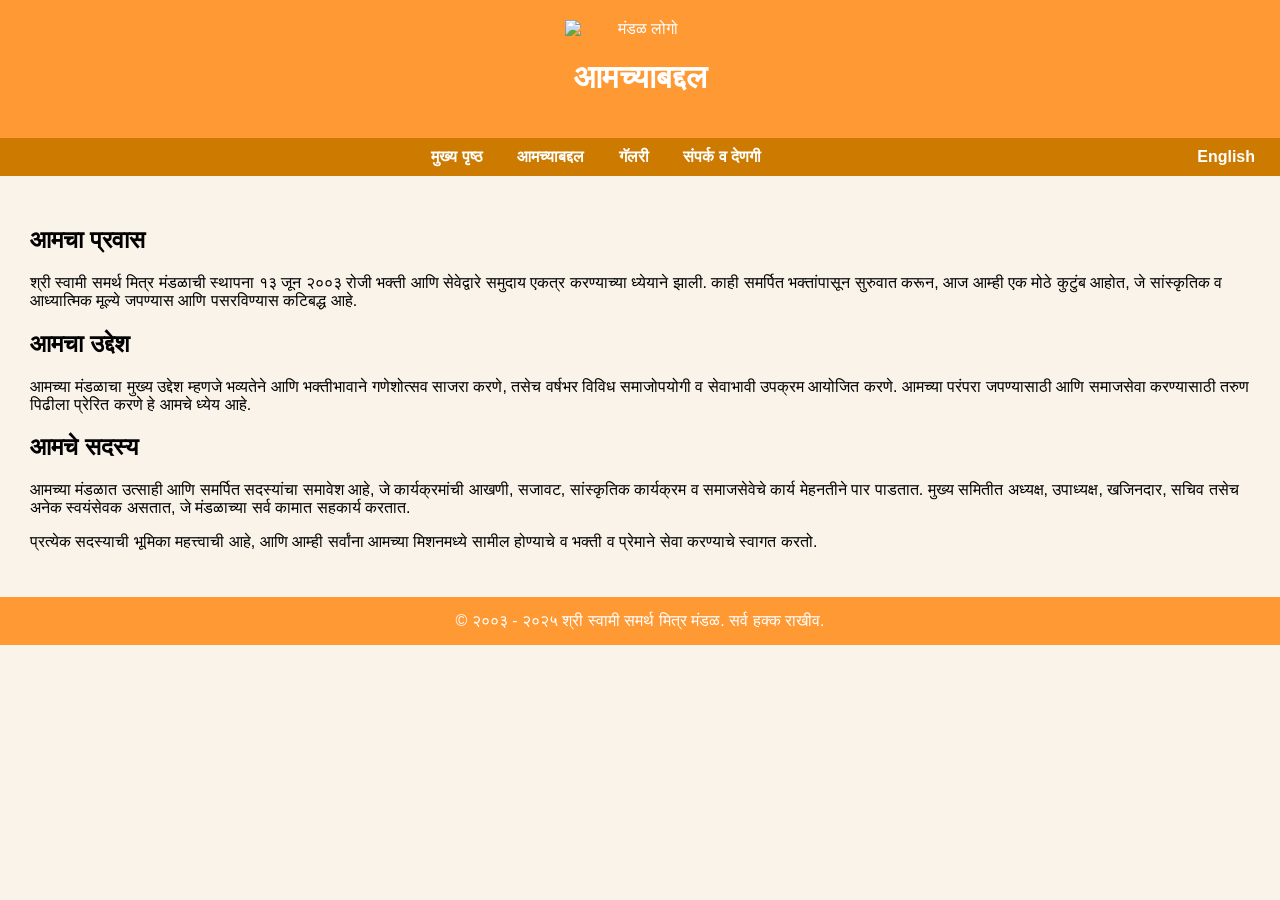
==== about-marathi.html @ b44ee295 "Add files via upload" ====
<!DOCTYPE html>
<html lang="mr">
<head>
  <meta charset="UTF-8" />
  <meta name="viewport" content="width=device-width, initial-scale=1.0" />
  <title>आमच्याबद्दल - श्री स्वामी समर्थ मित्र मंडळ</title>
  <style>
    body {font-family: sans-serif; margin:0; background:#f9f3e9;}
    header {background: #ff9933; color: white; padding: 20px; text-align: center;}
    nav {background: #cc7a00; padding: 10px; text-align: center;}
    nav a {color: white; margin: 0 15px; text-decoration: none; font-weight: bold;}
    section {padding: 30px;}
    footer {background: #ff9933; color: white; text-align: center; padding: 15px;}
    .logo {width: 150px; display: block; margin: 0 auto 20px;}
  </style>
</head>
<body>

  <header>
    <img src="images/swami_logo-removebg-preview.png" alt="मंडळ लोगो" class="logo">
    <h1>आमच्याबद्दल</h1>
  </header>

  <nav>
    <a href="index-marathi.html">मुख्य पृष्ठ</a>
    <a href="about-marathi.html">आमच्याबद्दल</a>
    <a href="gallery-marathi.html">गॅलरी</a>
    <a href="contact-marathi.html">संपर्क व देणगी</a>
    <a href="about.html" style="float:right;">English</a>
  </nav>

  <section>
    <h2>आमचा प्रवास</h2>
    <p>
      श्री स्वामी समर्थ मित्र मंडळाची स्थापना १३ जून २००३ रोजी भक्ती आणि सेवेद्वारे समुदाय एकत्र करण्याच्या ध्येयाने झाली. काही समर्पित भक्तांपासून सुरुवात करून, आज आम्ही एक मोठे कुटुंब आहोत, जे सांस्कृतिक व आध्यात्मिक मूल्ये जपण्यास आणि पसरविण्यास कटिबद्ध आहे.
    </p>

    <h2>आमचा उद्देश</h2>
    <p>
      आमच्या मंडळाचा मुख्य उद्देश म्हणजे भव्यतेने आणि भक्तीभावाने गणेशोत्सव साजरा करणे, तसेच वर्षभर विविध समाजोपयोगी व सेवाभावी उपक्रम आयोजित करणे. आमच्या परंपरा जपण्यासाठी आणि समाजसेवा करण्यासाठी तरुण पिढीला प्रेरित करणे हे आमचे ध्येय आहे.
    </p>

    <h2>आमचे सदस्य</h2>
    <p>
      आमच्या मंडळात उत्साही आणि समर्पित सदस्यांचा समावेश आहे, जे कार्यक्रमांची आखणी, सजावट, सांस्कृतिक कार्यक्रम व समाजसेवेचे कार्य मेहनतीने पार पाडतात. मुख्य समितीत अध्यक्ष, उपाध्यक्ष, खजिनदार, सचिव तसेच अनेक स्वयंसेवक असतात, जे मंडळाच्या सर्व कामात सहकार्य करतात.
    </p>

    <p>
      प्रत्येक सदस्याची भूमिका महत्त्वाची आहे, आणि आम्ही सर्वांना आमच्या मिशनमध्ये सामील होण्याचे व भक्ती व प्रेमाने सेवा करण्याचे स्वागत करतो.
    </p>
  </section>

  <footer>
    &copy; २००३ - २०२५ श्री स्वामी समर्थ मित्र मंडळ. सर्व हक्क राखीव.
  </footer>

</body>
</html>
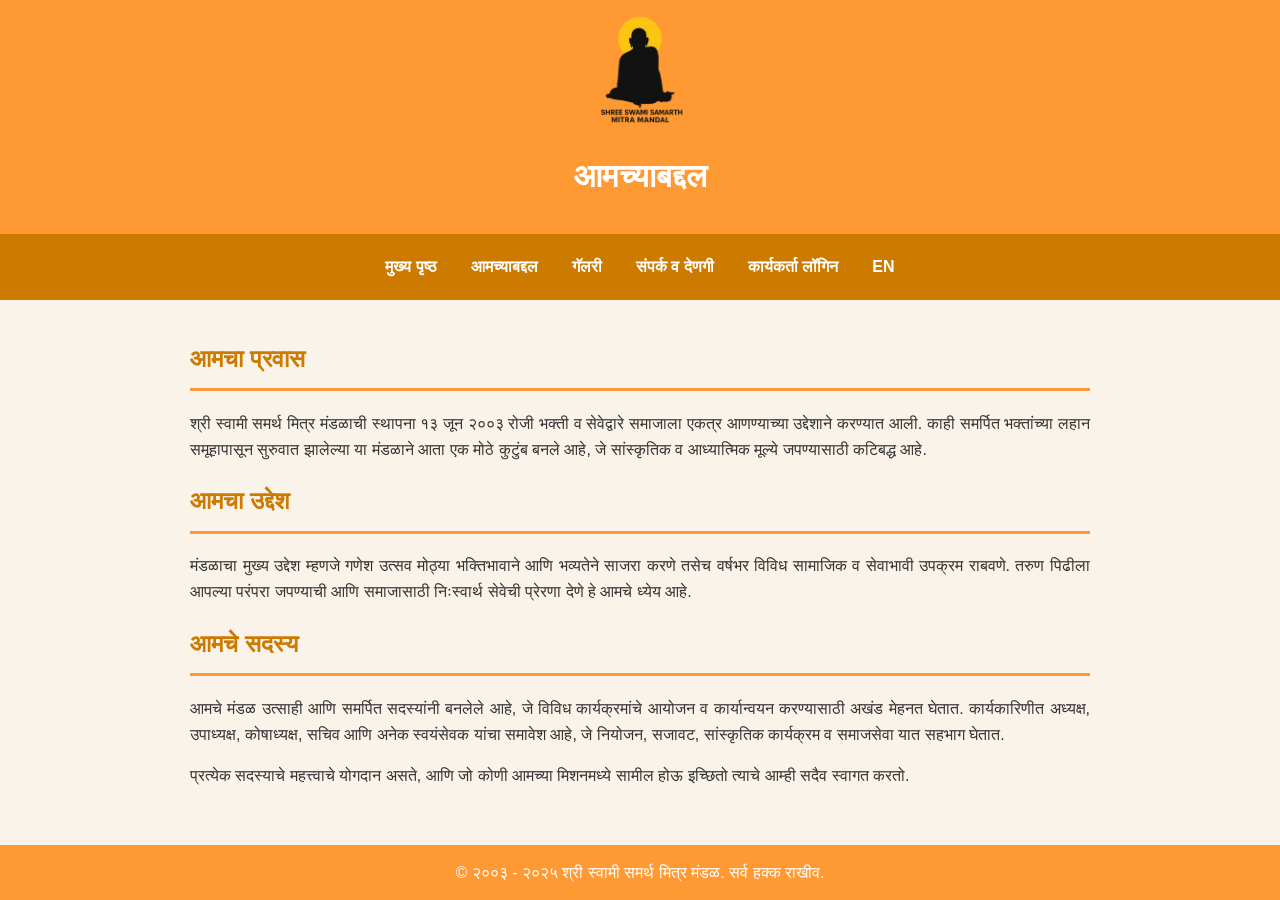
==== commit 430d8ebf: "responsive design" ====
--- a/about-marathi.html
+++ b/about-marathi.html
@@ -1,19 +1,107 @@
 <!DOCTYPE html>
 <html lang="mr">
+
 <head>
   <meta charset="UTF-8" />
   <meta name="viewport" content="width=device-width, initial-scale=1.0" />
   <title>आमच्याबद्दल - श्री स्वामी समर्थ मित्र मंडळ</title>
   <style>
-    body {font-family: sans-serif; margin:0; background:#f9f3e9;}
-    header {background: #ff9933; color: white; padding: 20px; text-align: center;}
-    nav {background: #cc7a00; padding: 10px; text-align: center;}
-    nav a {color: white; margin: 0 15px; text-decoration: none; font-weight: bold;}
-    section {padding: 30px;}
-    footer {background: #ff9933; color: white; text-align: center; padding: 15px;}
-    .logo {width: 150px; display: block; margin: 0 auto 20px;}
+    body {
+      font-family: 'Segoe UI', Tahoma, Geneva, Verdana, sans-serif;
+      margin: 0;
+      background: #f9f3e9;
+      color: #333;
+      line-height: 1.6;
+    }
+
+    header {
+      background: #ff9933;
+      color: white;
+      padding: 10px;
+      text-align: center;
+    }
+
+    .logo {
+      width: 120px;
+      display: block;
+      margin: 0 auto 10px;
+    }
+
+    nav {
+      background: #cc7a00;
+      padding: 12px;
+      text-align: center;
+    }
+
+    .nav-links {
+      display: flex;
+      justify-content: center;
+      flex-wrap: wrap;
+      gap: 10px;
+    }
+
+    nav a {
+      color: white;
+      padding: 8px 12px;
+      text-decoration: none;
+      font-weight: bold;
+      transition: color 0.3s, transform 0.3s;
+      border-radius: 5px;
+    }
+
+    nav a:hover {
+      color: #ffd699;
+      background-color: rgba(255, 255, 255, 0.1);
+      transform: scale(1.1);
+    }
+
+    .menu-toggle {
+      display: none;
+      font-size: 26px;
+      cursor: pointer;
+      color: white;
+      padding: 8px 12px;
+    }
+
+    section {
+      max-width: 900px;
+      margin: auto;
+      padding: 20px;
+      text-align: justify;
+    }
+
+    h2 {
+      color: #cc7a00;
+      border-bottom: 3px solid #ff9933;
+      padding-bottom: 10px;
+      margin-top: 20px;
+    }
+
+    footer {
+      background: #ff9933;
+      color: white;
+      text-align: center;
+      padding: 15px;
+      margin-top: 20px;
+    }
+
+    @media (max-width: 768px) {
+      .nav-links {
+        display: none;
+        flex-direction: column;
+      }
+
+      .nav-links.active {
+        display: flex;
+      }
+
+      .menu-toggle {
+        display: block;
+      }
+    }
   </style>
 </head>
+
 <body>
 
   <header>
@@ -22,31 +110,35 @@
   </header>
 
   <nav>
-    <a href="index-marathi.html">मुख्य पृष्ठ</a>
-    <a href="about-marathi.html">आमच्याबद्दल</a>
-    <a href="gallery-marathi.html">गॅलरी</a>
-    <a href="contact-marathi.html">संपर्क व देणगी</a>
-    <a href="about.html" style="float:right;">English</a>
+    <span class="menu-toggle" onclick="toggleMenu()">☰ मेन्यू</span>
+    <div class="nav-links" id="navLinks">
+      <a href="index-marathi.html">मुख्य पृष्ठ</a>
+      <a href="about-marathi.html">आमच्याबद्दल</a>
+      <a href="gallery-marathi.html">गॅलरी</a>
+      <a href="contact-marathi.html">संपर्क व देणगी</a>
+      <a href="internal.html">कार्यकर्ता लॉगिन</a>
+      <a href="index.html" style="float:right;">EN</a>
+    </div>
   </nav>
 
   <section>
     <h2>आमचा प्रवास</h2>
     <p>
-      श्री स्वामी समर्थ मित्र मंडळाची स्थापना १३ जून २००३ रोजी भक्ती आणि सेवेद्वारे समुदाय एकत्र करण्याच्या ध्येयाने झाली. काही समर्पित भक्तांपासून सुरुवात करून, आज आम्ही एक मोठे कुटुंब आहोत, जे सांस्कृतिक व आध्यात्मिक मूल्ये जपण्यास आणि पसरविण्यास कटिबद्ध आहे.
+      श्री स्वामी समर्थ मित्र मंडळाची स्थापना १३ जून २००३ रोजी भक्ती व सेवेद्वारे समाजाला एकत्र आणण्याच्या उद्देशाने करण्यात आली. काही समर्पित भक्तांच्या लहान समूहापासून सुरुवात झालेल्या या मंडळाने आता एक मोठे कुटुंब बनले आहे, जे सांस्कृतिक व आध्यात्मिक मूल्ये जपण्यासाठी कटिबद्ध आहे.
     </p>
 
     <h2>आमचा उद्देश</h2>
     <p>
-      आमच्या मंडळाचा मुख्य उद्देश म्हणजे भव्यतेने आणि भक्तीभावाने गणेशोत्सव साजरा करणे, तसेच वर्षभर विविध समाजोपयोगी व सेवाभावी उपक्रम आयोजित करणे. आमच्या परंपरा जपण्यासाठी आणि समाजसेवा करण्यासाठी तरुण पिढीला प्रेरित करणे हे आमचे ध्येय आहे.
+      मंडळाचा मुख्य उद्देश म्हणजे गणेश उत्सव मोठ्या भक्तिभावाने आणि भव्यतेने साजरा करणे तसेच वर्षभर विविध सामाजिक व सेवाभावी उपक्रम राबवणे. तरुण पिढीला आपल्या परंपरा जपण्याची आणि समाजासाठी निःस्वार्थ सेवेची प्रेरणा देणे हे आमचे ध्येय आहे.
     </p>
 
     <h2>आमचे सदस्य</h2>
     <p>
-      आमच्या मंडळात उत्साही आणि समर्पित सदस्यांचा समावेश आहे, जे कार्यक्रमांची आखणी, सजावट, सांस्कृतिक कार्यक्रम व समाजसेवेचे कार्य मेहनतीने पार पाडतात. मुख्य समितीत अध्यक्ष, उपाध्यक्ष, खजिनदार, सचिव तसेच अनेक स्वयंसेवक असतात, जे मंडळाच्या सर्व कामात सहकार्य करतात.
+      आमचे मंडळ उत्साही आणि समर्पित सदस्यांनी बनलेले आहे, जे विविध कार्यक्रमांचे आयोजन व कार्यान्वयन करण्यासाठी अखंड मेहनत घेतात. कार्यकारिणीत अध्यक्ष, उपाध्यक्ष, कोषाध्यक्ष, सचिव आणि अनेक स्वयंसेवक यांचा समावेश आहे, जे नियोजन, सजावट, सांस्कृतिक कार्यक्रम व समाजसेवा यात सहभाग घेतात.
     </p>
 
     <p>
-      प्रत्येक सदस्याची भूमिका महत्त्वाची आहे, आणि आम्ही सर्वांना आमच्या मिशनमध्ये सामील होण्याचे व भक्ती व प्रेमाने सेवा करण्याचे स्वागत करतो.
+      प्रत्येक सदस्याचे महत्त्वाचे योगदान असते, आणि जो कोणी आमच्या मिशनमध्ये सामील होऊ इच्छितो त्याचे आम्ही सदैव स्वागत करतो.
     </p>
   </section>
 
@@ -54,5 +146,11 @@
     &copy; २००३ - २०२५ श्री स्वामी समर्थ मित्र मंडळ. सर्व हक्क राखीव.
   </footer>
 
+  <script>
+    function toggleMenu() {
+      document.getElementById('navLinks').classList.toggle('active');
+    }
+  </script>
+
 </body>
 </html>
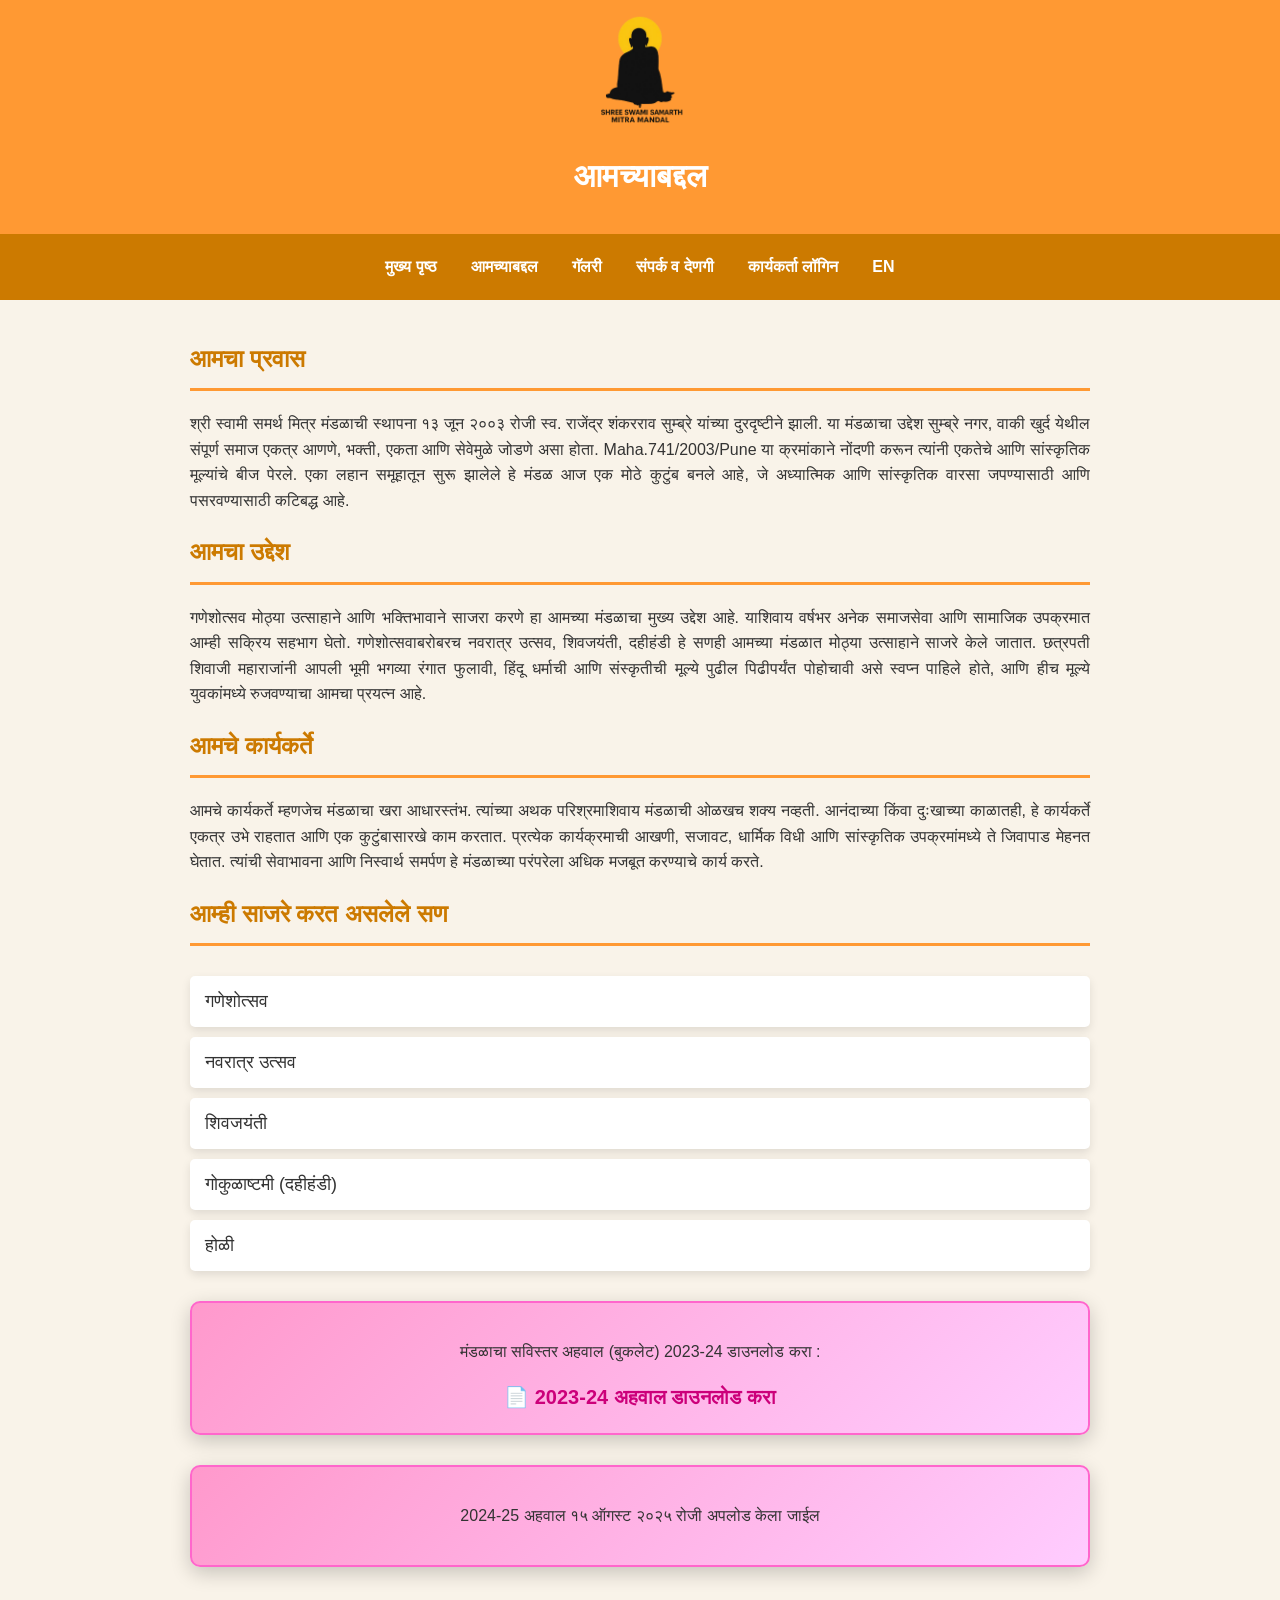
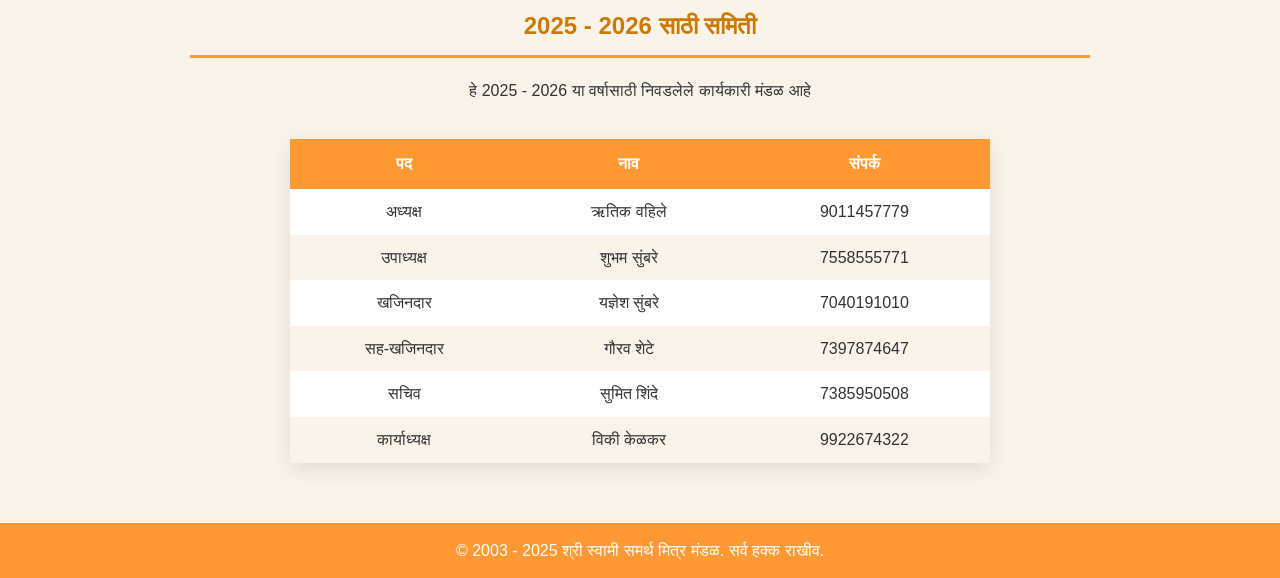
==== commit 4fc00883: "added new avhal and karykari list" ====
--- a/about-marathi.html
+++ b/about-marathi.html
@@ -85,6 +85,58 @@
       margin-top: 20px;
     }
 
+    .accordion {
+      background-color: #fff;
+      color: #333;
+      cursor: pointer;
+      padding: 15px;
+      width: 100%;
+      text-align: left;
+      border: none;
+      outline: none;
+      transition: background-color 0.3s, transform 0.3s;
+      border-radius: 5px;
+      margin-top: 10px;
+      font-size: 18px;
+      box-shadow: 0 4px 10px rgba(0, 0, 0, 0.1);
+    }
+
+    .accordion:hover {
+      background-color: #ffecd9;
+      transform: scale(1.02);
+    }
+
+    .panel {
+      padding: 0 15px;
+      display: none;
+      background-color: #fff;
+      overflow: hidden;
+      border-radius: 0 0 5px 5px;
+      margin-bottom: 10px;
+    }
+
+    .booklet-link {
+      background: linear-gradient(135deg, #ff99cc, #ffccff);
+      border: 2px solid #ff66cc;
+      padding: 20px;
+      text-align: center;
+      border-radius: 10px;
+      margin-top: 30px;
+      box-shadow: 0 6px 20px rgba(0, 0, 0, 0.2);
+    }
+
+    .booklet-link a {
+      text-decoration: none;
+      color: #cc007a;
+      font-weight: bold;
+      font-size: 20px;
+      transition: color 0.3s;
+    }
+
+    .booklet-link a:hover {
+      color: #ff3399;
+    }
+
     @media (max-width: 768px) {
       .nav-links {
         display: none;
@@ -110,47 +162,158 @@
   </header>
 
   <nav>
-    <span class="menu-toggle" onclick="toggleMenu()">☰ मेन्यू</span>
+    <span class="menu-toggle" onclick="toggleMenu()">☰ मेनू</span>
     <div class="nav-links" id="navLinks">
-      <a href="index-marathi.html">मुख्य पृष्ठ</a>
+      <a href="index.html">मुख्य पृष्ठ</a>
       <a href="about-marathi.html">आमच्याबद्दल</a>
       <a href="gallery-marathi.html">गॅलरी</a>
       <a href="contact-marathi.html">संपर्क व देणगी</a>
-      <a href="internal.html">कार्यकर्ता लॉगिन</a>
-      <a href="index.html" style="float:right;">EN</a>
+      <a href="internal-marathi.html">कार्यकर्ता लॉगिन</a>
+      <a href="index-english.html" style="float:right;">EN</a>
     </div>
   </nav>
 
   <section>
     <h2>आमचा प्रवास</h2>
     <p>
-      श्री स्वामी समर्थ मित्र मंडळाची स्थापना १३ जून २००३ रोजी भक्ती व सेवेद्वारे समाजाला एकत्र आणण्याच्या उद्देशाने करण्यात आली. काही समर्पित भक्तांच्या लहान समूहापासून सुरुवात झालेल्या या मंडळाने आता एक मोठे कुटुंब बनले आहे, जे सांस्कृतिक व आध्यात्मिक मूल्ये जपण्यासाठी कटिबद्ध आहे.
+      श्री स्वामी समर्थ मित्र मंडळाची स्थापना १३ जून २००३ रोजी स्व. राजेंद्र शंकरराव सुम्ब्रे यांच्या दुरदृष्टीने झाली.
+      या मंडळाचा उद्देश सुम्ब्रे नगर, वाकी खुर्द येथील संपूर्ण समाज एकत्र आणणे, भक्ती, एकता आणि सेवेमुळे जोडणे असा होता.
+      Maha.741/2003/Pune या क्रमांकाने नोंदणी करून त्यांनी एकतेचे आणि सांस्कृतिक मूल्यांचे बीज पेरले. एका लहान समूहातून
+      सुरू झालेले हे मंडळ आज एक मोठे कुटुंब बनले आहे, जे अध्यात्मिक आणि सांस्कृतिक वारसा जपण्यासाठी आणि पसरवण्यासाठी
+      कटिबद्ध आहे.
     </p>
 
     <h2>आमचा उद्देश</h2>
     <p>
-      मंडळाचा मुख्य उद्देश म्हणजे गणेश उत्सव मोठ्या भक्तिभावाने आणि भव्यतेने साजरा करणे तसेच वर्षभर विविध सामाजिक व सेवाभावी उपक्रम राबवणे. तरुण पिढीला आपल्या परंपरा जपण्याची आणि समाजासाठी निःस्वार्थ सेवेची प्रेरणा देणे हे आमचे ध्येय आहे.
+      गणेशोत्सव मोठ्या उत्साहाने आणि भक्तिभावाने साजरा करणे हा आमच्या मंडळाचा मुख्य उद्देश आहे. याशिवाय वर्षभर अनेक
+      समाजसेवा आणि सामाजिक उपक्रमात आम्ही सक्रिय सहभाग घेतो. गणेशोत्सवाबरोबरच नवरात्र उत्सव, शिवजयंती, दहीहंडी हे
+      सणही आमच्या मंडळात मोठ्या उत्साहाने साजरे केले जातात. छत्रपती शिवाजी महाराजांनी आपली भूमी भगव्या रंगात फुलावी,
+      हिंदू धर्माची आणि संस्कृतीची मूल्ये पुढील पिढीपर्यंत पोहोचावी असे स्वप्न पाहिले होते, आणि हीच मूल्ये युवकांमध्ये
+      रुजवण्याचा आमचा प्रयत्न आहे.
     </p>
 
-    <h2>आमचे सदस्य</h2>
+    <h2>आमचे कार्यकर्ते</h2>
     <p>
-      आमचे मंडळ उत्साही आणि समर्पित सदस्यांनी बनलेले आहे, जे विविध कार्यक्रमांचे आयोजन व कार्यान्वयन करण्यासाठी अखंड मेहनत घेतात. कार्यकारिणीत अध्यक्ष, उपाध्यक्ष, कोषाध्यक्ष, सचिव आणि अनेक स्वयंसेवक यांचा समावेश आहे, जे नियोजन, सजावट, सांस्कृतिक कार्यक्रम व समाजसेवा यात सहभाग घेतात.
+      आमचे कार्यकर्ते म्हणजेच मंडळाचा खरा आधारस्तंभ. त्यांच्या अथक परिश्रमाशिवाय मंडळाची ओळखच शक्य नव्हती. आनंदाच्या
+      किंवा दुःखाच्या काळातही, हे कार्यकर्ते एकत्र उभे राहतात आणि एक कुटुंबासारखे काम करतात. प्रत्येक कार्यक्रमाची
+      आखणी, सजावट, धार्मिक विधी आणि सांस्कृतिक उपक्रमांमध्ये ते जिवापाड मेहनत घेतात. त्यांची सेवाभावना आणि निस्वार्थ
+      समर्पण हे मंडळाच्या परंपरेला अधिक मजबूत करण्याचे कार्य करते.
     </p>
 
-    <p>
-      प्रत्येक सदस्याचे महत्त्वाचे योगदान असते, आणि जो कोणी आमच्या मिशनमध्ये सामील होऊ इच्छितो त्याचे आम्ही सदैव स्वागत करतो.
-    </p>
+    <h2>आम्ही साजरे करत असलेले सण</h2>
+
+    <button class="accordion">गणेशोत्सव</button>
+    <div class="panel">
+      <p>गणेशोत्सव हा आमच्या मंडळाचा आत्मा आहे. सुंदर मूर्ती, मनोहारी सजावट, भावपूर्ण आरती आणि सांस्कृतिक कार्यक्रम
+        यामुळे संपूर्ण समाज एकत्र येतो आणि बाप्पांना आनंदाने व भक्तिभावाने वंदन करतो.</p>
+    </div>
+
+    <button class="accordion">नवरात्र उत्सव</button>
+    <div class="panel">
+      <p>नवरात्रमध्ये देवीच्या शक्तीची पूजा केली जाते. गरबा नाईट्स, रोजच्या पूजा व सांस्कृतिक कार्यक्रमांमुळे संपूर्ण
+        समाज नृत्य, संगीत व भक्तिमय वातावरणात सहभागी होतो.</p>
+    </div>
+
+    <button class="accordion">शिवजयंती</button>
+    <div class="panel">
+      <p>शिवजयंती निमित्ताने छत्रपती शिवाजी महाराजांचा पराक्रम, त्यांची दूरदृष्टी आणि भक्ती यांची आठवण करून दिली जाते.
+        प्रेरणादायी भाषणे, सांस्कृतिक कार्यक्रम आणि समाजहिताच्या उपक्रमांनी हा सण साजरा केला जातो.</p>
+    </div>
+
+    <button class="accordion">गोकुळाष्टमी (दहीहंडी)</button>
+    <div class="panel">
+      <p>गोकुळाष्टमी, अर्थात दहीहंडी, श्रीकृष्णाच्या बाललीलांचा उत्सव आहे. मानवी मनोऱ्याच्या स्पर्धा, आनंदी वातावरण
+        आणि टीमवर्कमुळे उत्सव रंगतो.</p>
+    </div>
+
+    <button class="accordion">होळी</button>
+    <div class="panel">
+      <p>होळी हा रंगांचा सण आहे. प्रेम, एकता आणि चांगल्याचा विजय याचे प्रतीक म्हणून साजरा केला जातो. सर्व सदस्य
+        एकत्र येऊन रंग खेळतात, गोड पदार्थ शेअर करतात व एकमेकांशी प्रेमाचे बंध मजबूत करतात.</p>
+    </div>
+
+    <div class="booklet-link">
+      <p>मंडळाचा सविस्तर अहवाल (बुकलेट) 2023-24 डाउनलोड करा :</p>
+      <a href="documents/Ahval-23-24.pdf" download>📄 2023-24 अहवाल डाउनलोड करा</a>
+    </div>
+
+    <div class="booklet-link">
+      <p>2024-25 अहवाल १५ ऑगस्ट २०२५ रोजी अपलोड केला जाईल</p>
+    </div>
+
+    <h2 style="text-align:center; margin-top: 40px;">2025 - 2026 साठी समिती</h2>
+    <p style="text-align:center;">हे 2025 - 2026 या वर्षासाठी निवडलेले कार्यकारी मंडळ आहे</p>
+
+    <div style="overflow-x:auto;">
+      <table
+        style="width:100%; border-collapse: collapse; margin: 20px auto; max-width: 700px; background-color: #fff; box-shadow: 0 6px 20px rgba(0,0,0,0.1); border-radius: 10px;">
+        <thead style="background: #ff9933; color: white;">
+          <tr style="text-align: center;">
+            <th style="padding: 12px;">पद</th>
+            <th style="padding: 12px;">नाव</th>
+            <th style="padding: 12px;">संपर्क</th>
+          </tr>
+        </thead>
+        <tbody>
+          <tr style="text-align: center;">
+            <td style="padding: 10px;">अध्यक्ष</td>
+            <td style="padding: 10px;">ऋतिक वहिले</td>
+            <td style="padding: 10px;">9011457779</td>
+          </tr>
+          <tr style="text-align: center; background-color: #f9f3e9;">
+            <td style="padding: 10px;">उपाध्यक्ष</td>
+            <td style="padding: 10px;">शुभम सुंबरे</td>
+            <td style="padding: 10px;">7558555771</td>
+          </tr>
+          <tr style="text-align: center;">
+            <td style="padding: 10px;">खजिनदार</td>
+            <td style="padding: 10px;">यज्ञेश सुंबरे</td>
+            <td style="padding: 10px;">7040191010</td>
+          </tr>
+          <tr style="text-align: center; background-color: #f9f3e9;">
+            <td style="padding: 10px;">सह-खजिनदार</td>
+            <td style="padding: 10px;">गौरव शेटे</td>
+            <td style="padding: 10px;">7397874647</td>
+          </tr>
+          <tr style="text-align: center;">
+            <td style="padding: 10px;">सचिव</td>
+            <td style="padding: 10px;">सुमित शिंदे</td>
+            <td style="padding: 10px;">7385950508</td>
+          </tr>
+          <tr style="text-align: center; background-color: #f9f3e9;">
+            <td style="padding: 10px;">कार्याध्यक्ष</td>
+            <td style="padding: 10px;">विकी केळकर</td>
+            <td style="padding: 10px;">9922674322</td>
+          </tr>
+        </tbody>
+      </table>
+    </div>
+
   </section>
 
   <footer>
-    &copy; २००३ - २०२५ श्री स्वामी समर्थ मित्र मंडळ. सर्व हक्क राखीव.
+    &copy; 2003 - 2025 श्री स्वामी समर्थ मित्र मंडळ. सर्व हक्क राखीव.
   </footer>
 
   <script>
     function toggleMenu() {
       document.getElementById('navLinks').classList.toggle('active');
     }
+
+    const accordions = document.getElementsByClassName("accordion");
+    for (let i = 0; i < accordions.length; i++) {
+      accordions[i].addEventListener("click", function () {
+        this.classList.toggle("active");
+        let panel = this.nextElementSibling;
+        if (panel.style.display === "block") {
+          panel.style.display = "none";
+        } else {
+          panel.style.display = "block";
+        }
+      });
+    }
   </script>
 
 </body>
+
 </html>
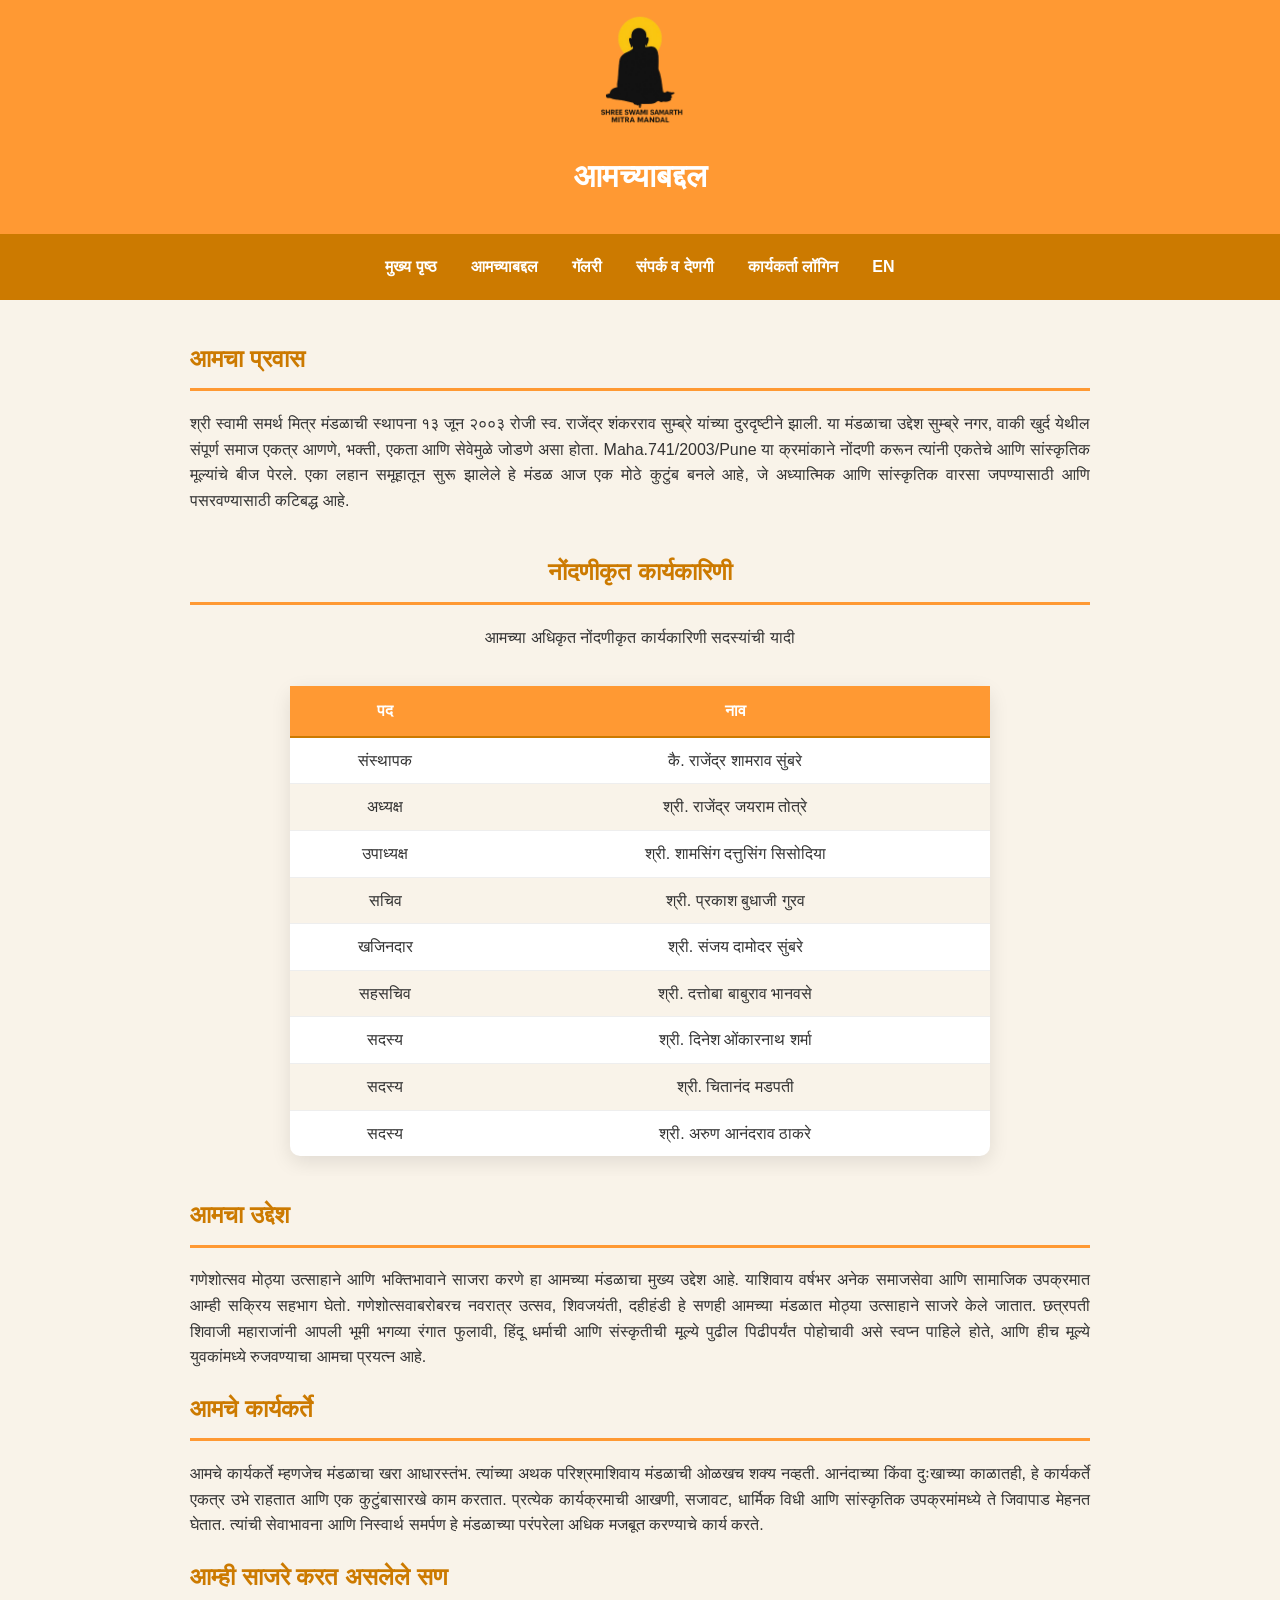
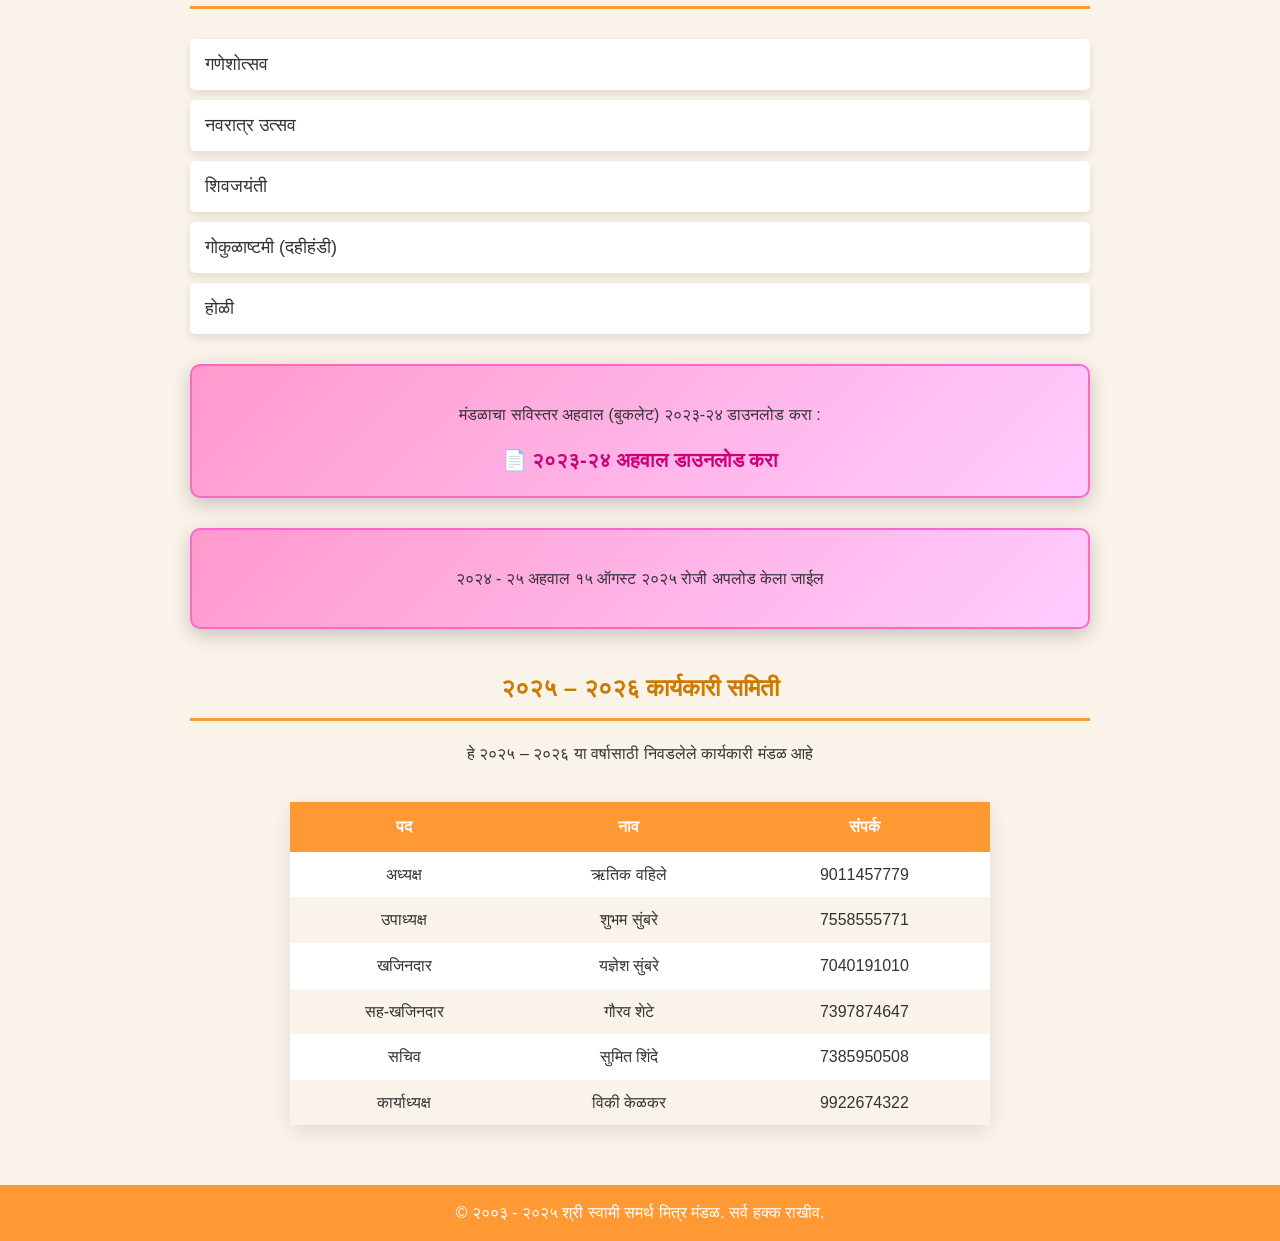
==== commit 71b97725: "added main karykarni" ====
--- a/about-marathi.html
+++ b/about-marathi.html
@@ -183,6 +183,59 @@
       कटिबद्ध आहे.
     </p>
 
+    <h2 style="text-align:center; margin-top: 40px;">नोंदणीकृत कार्यकारिणी</h2>
+    <p style="text-align:center;">आमच्या अधिकृत नोंदणीकृत कार्यकारिणी सदस्यांची यादी</p>
+
+    <div style="overflow-x:auto;">
+      <table
+        style="width:100%; border-collapse: collapse; margin: 20px auto; max-width: 700px; background-color: #fff; box-shadow: 0 6px 20px rgba(0,0,0,0.1); border-radius: 10px;">
+        <thead style="background: #ff9933; color: white;">
+          <tr style="text-align: center;">
+            <th style="padding: 12px; border-bottom: 2px solid #cc7a00;">पद</th>
+            <th style="padding: 12px; border-bottom: 2px solid #cc7a00;">नाव</th>
+          </tr>
+        </thead>
+        <tbody>
+          <tr style="text-align: center;">
+            <td style="padding: 10px; border-bottom: 1px solid #eee;">संस्थापक</td>
+            <td style="padding: 10px; border-bottom: 1px solid #eee;">कै. राजेंद्र शामराव सुंबरे</td>
+          </tr>
+          <tr style="text-align: center; background-color: #f9f3e9;">
+            <td style="padding: 10px; border-bottom: 1px solid #eee;">अध्यक्ष</td>
+            <td style="padding: 10px; border-bottom: 1px solid #eee;">श्री. राजेंद्र जयराम तोत्रे</td>
+          </tr>
+          <tr style="text-align: center;">
+            <td style="padding: 10px; border-bottom: 1px solid #eee;">उपाध्यक्ष</td>
+            <td style="padding: 10px; border-bottom: 1px solid #eee;">श्री. शामसिंग दत्तुसिंग सिसोदिया</td>
+          </tr>
+          <tr style="text-align: center; background-color: #f9f3e9;">
+            <td style="padding: 10px; border-bottom: 1px solid #eee;">सचिव</td>
+            <td style="padding: 10px; border-bottom: 1px solid #eee;">श्री. प्रकाश बुधाजी गुरव</td>
+          </tr>
+          <tr style="text-align: center;">
+            <td style="padding: 10px; border-bottom: 1px solid #eee;">खजिनदार</td>
+            <td style="padding: 10px; border-bottom: 1px solid #eee;">श्री. संजय दामोदर सुंबरे</td>
+          </tr>
+          <tr style="text-align: center; background-color: #f9f3e9;">
+            <td style="padding: 10px; border-bottom: 1px solid #eee;">सहसचिव</td>
+            <td style="padding: 10px; border-bottom: 1px solid #eee;">श्री. दत्तोबा बाबुराव भानवसे</td>
+          </tr>
+          <tr style="text-align: center;">
+            <td style="padding: 10px; border-bottom: 1px solid #eee;">सदस्य</td>
+            <td style="padding: 10px; border-bottom: 1px solid #eee;">श्री. दिनेश ओंकारनाथ शर्मा</td>
+          </tr>
+          <tr style="text-align: center; background-color: #f9f3e9;">
+            <td style="padding: 10px; border-bottom: 1px solid #eee;">सदस्य</td>
+            <td style="padding: 10px; border-bottom: 1px solid #eee;">श्री. चितानंद मडपती</td>
+          </tr>
+          <tr style="text-align: center;">
+            <td style="padding: 10px;">सदस्य</td>
+            <td style="padding: 10px;">श्री. अरुण आनंदराव ठाकरे</td>
+          </tr>
+        </tbody>
+      </table>
+    </div>
+
     <h2>आमचा उद्देश</h2>
     <p>
       गणेशोत्सव मोठ्या उत्साहाने आणि भक्तिभावाने साजरा करणे हा आमच्या मंडळाचा मुख्य उद्देश आहे. याशिवाय वर्षभर अनेक
@@ -233,16 +286,16 @@
     </div>
 
     <div class="booklet-link">
-      <p>मंडळाचा सविस्तर अहवाल (बुकलेट) 2023-24 डाउनलोड करा :</p>
-      <a href="documents/Ahval-23-24.pdf" download>📄 2023-24 अहवाल डाउनलोड करा</a>
+      <p>मंडळाचा सविस्तर अहवाल (बुकलेट) २०२३-२४ डाउनलोड करा :</p>
+      <a href="documents/Ahval-23-24.pdf" download>📄 २०२३-२४ अहवाल डाउनलोड करा</a>
     </div>
 
     <div class="booklet-link">
-      <p>2024-25 अहवाल १५ ऑगस्ट २०२५ रोजी अपलोड केला जाईल</p>
-    </div>
-
-    <h2 style="text-align:center; margin-top: 40px;">2025 - 2026 साठी समिती</h2>
-    <p style="text-align:center;">हे 2025 - 2026 या वर्षासाठी निवडलेले कार्यकारी मंडळ आहे</p>
+      <p>२०२४ - २५ अहवाल १५ ऑगस्ट २०२५ रोजी अपलोड केला जाईल</p>
+    </div>
+
+    <h2 style="text-align:center; margin-top: 40px;">२०२५ – २०२६ कार्यकारी समिती</h2>
+    <p style="text-align:center;">हे २०२५ – २०२६ या वर्षासाठी निवडलेले कार्यकारी मंडळ आहे</p>
 
     <div style="overflow-x:auto;">
       <table
@@ -292,7 +345,7 @@
   </section>
 
   <footer>
-    &copy; 2003 - 2025 श्री स्वामी समर्थ मित्र मंडळ. सर्व हक्क राखीव.
+    &copy; २००३ - २०२५ श्री स्वामी समर्थ मित्र मंडळ. सर्व हक्क राखीव.
   </footer>
 
   <script>
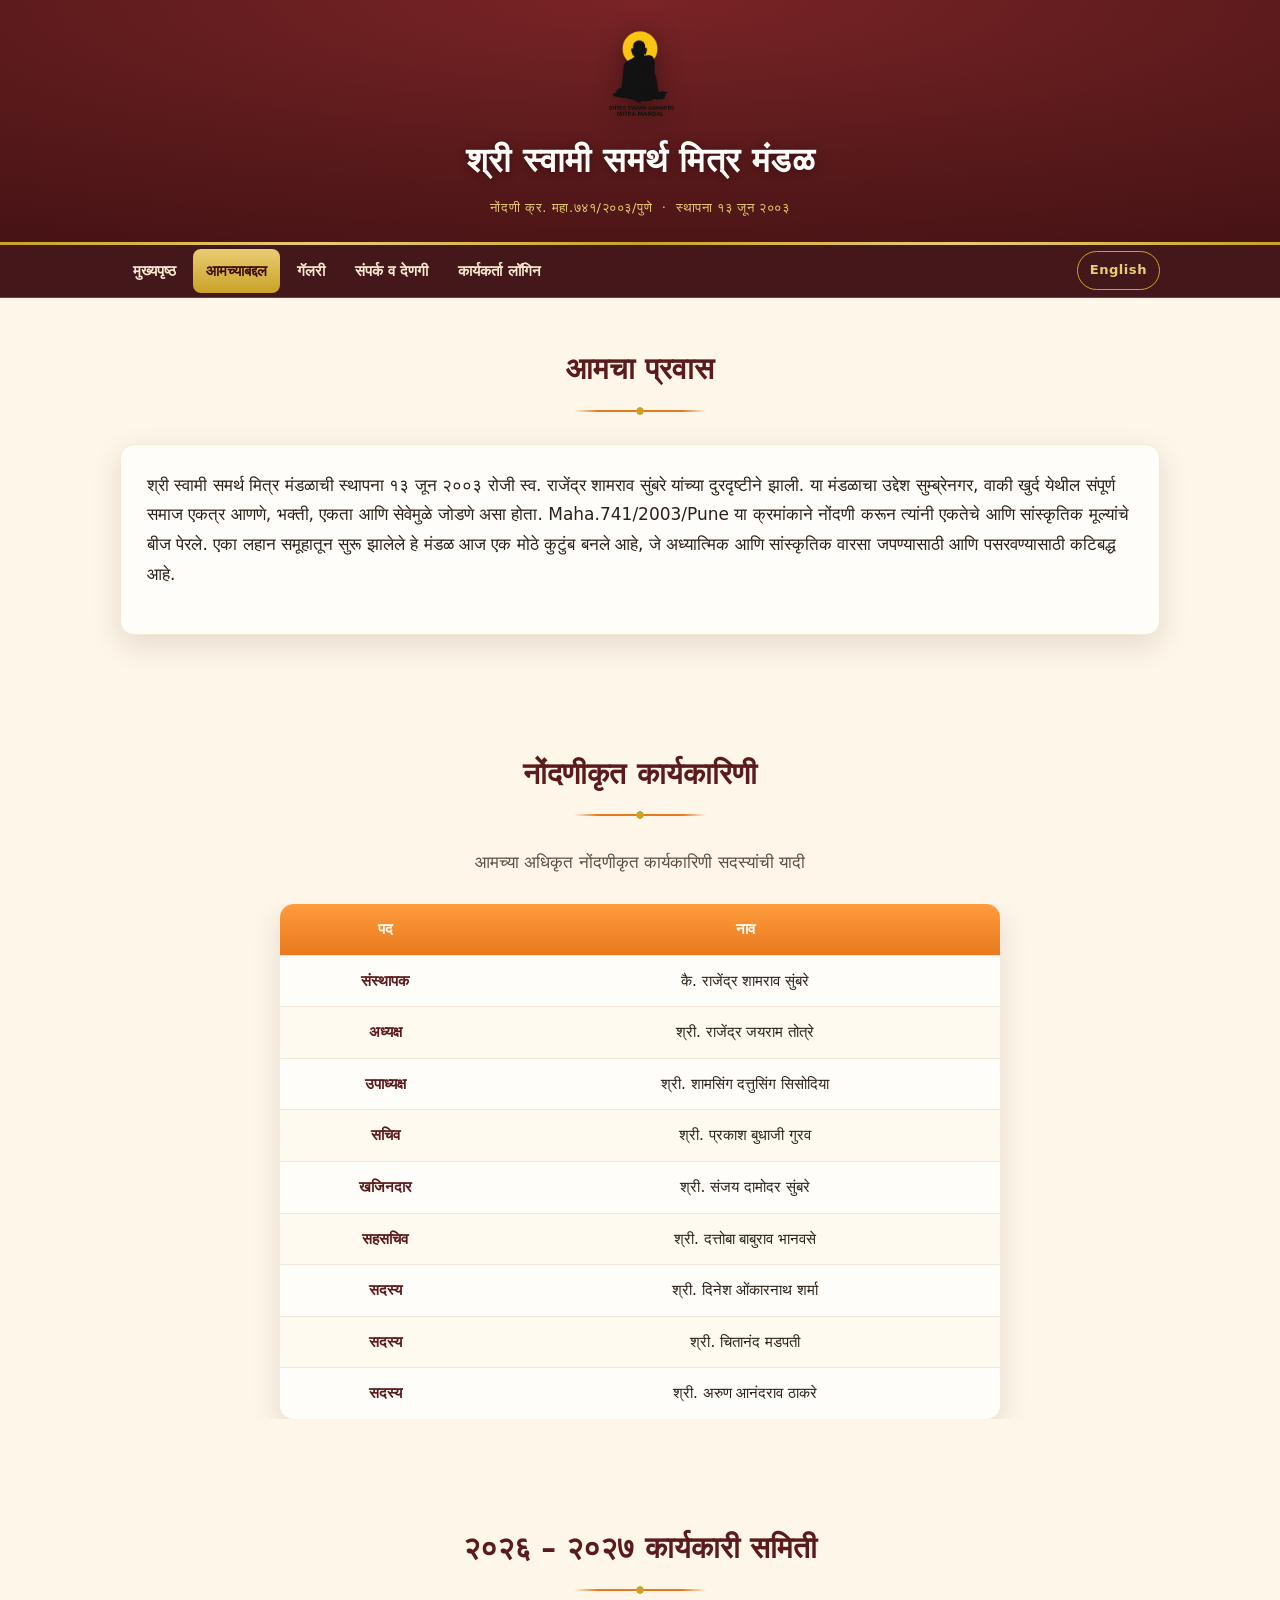
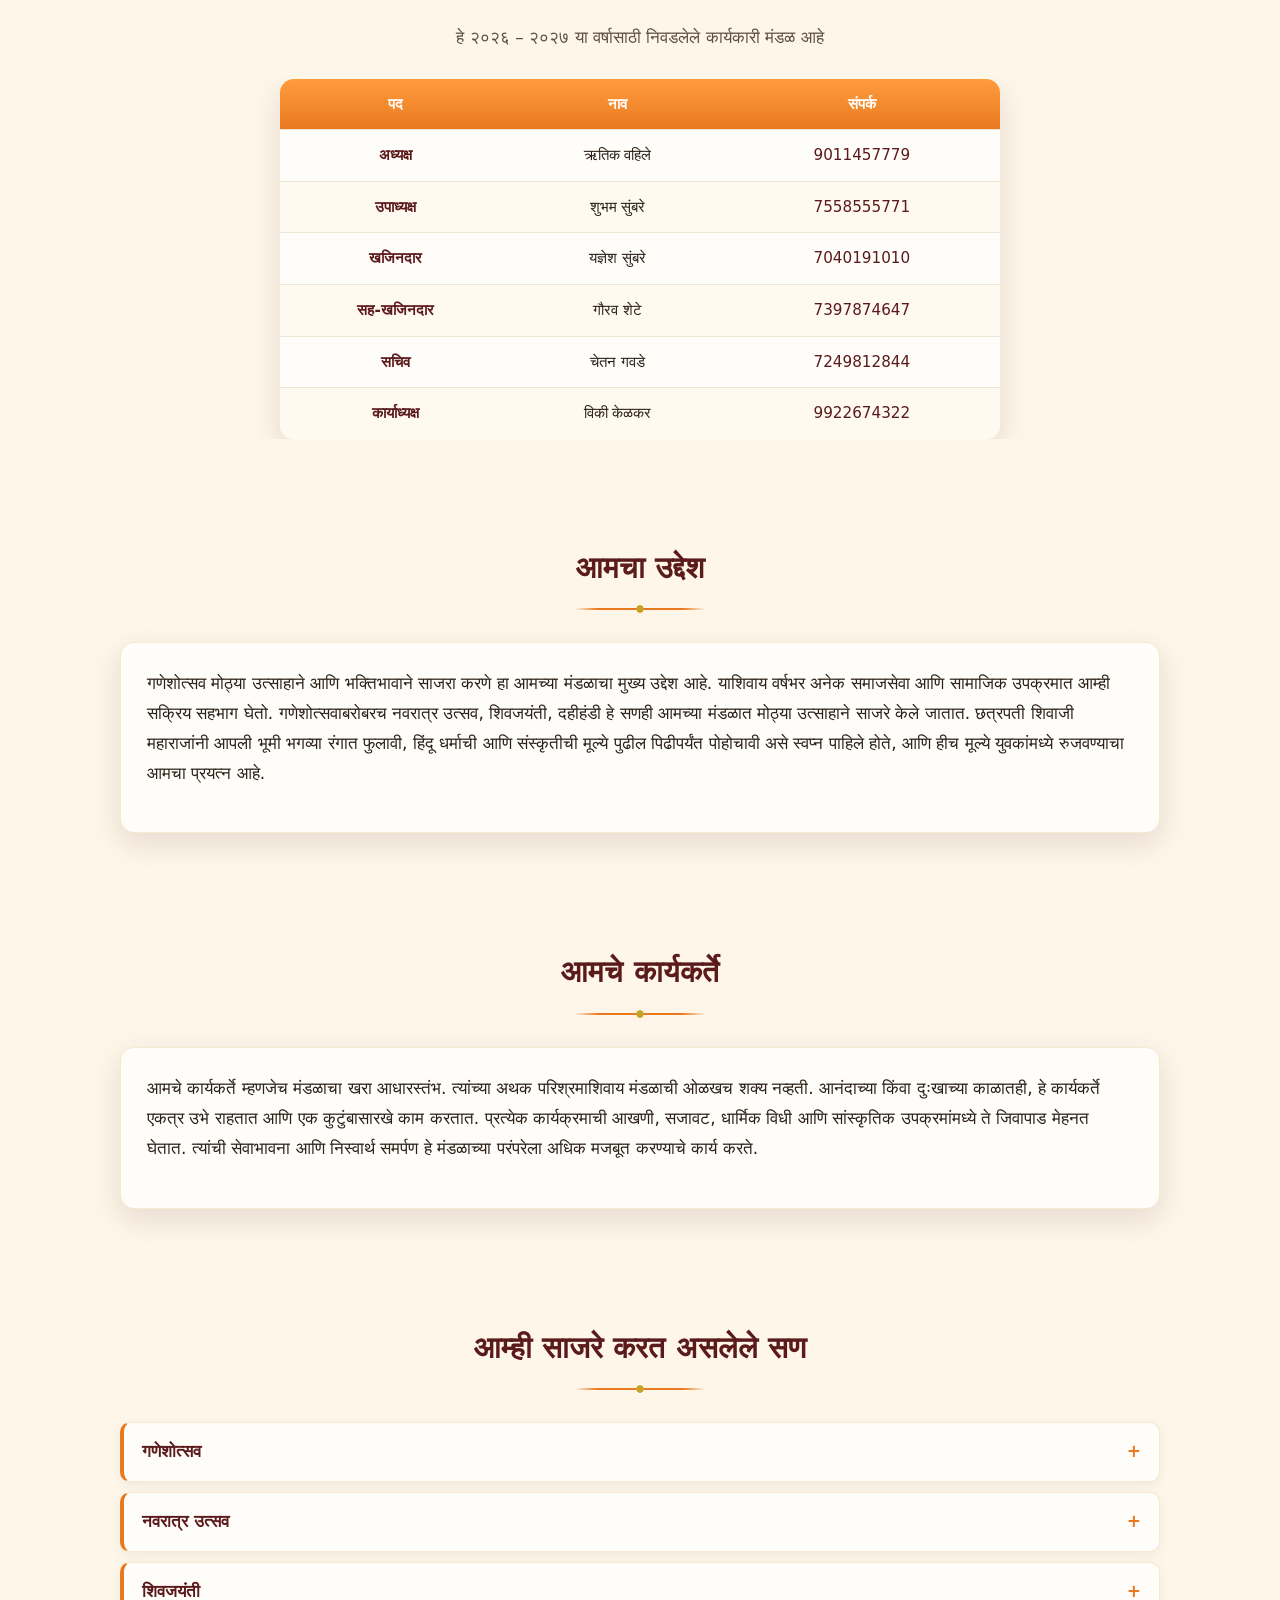
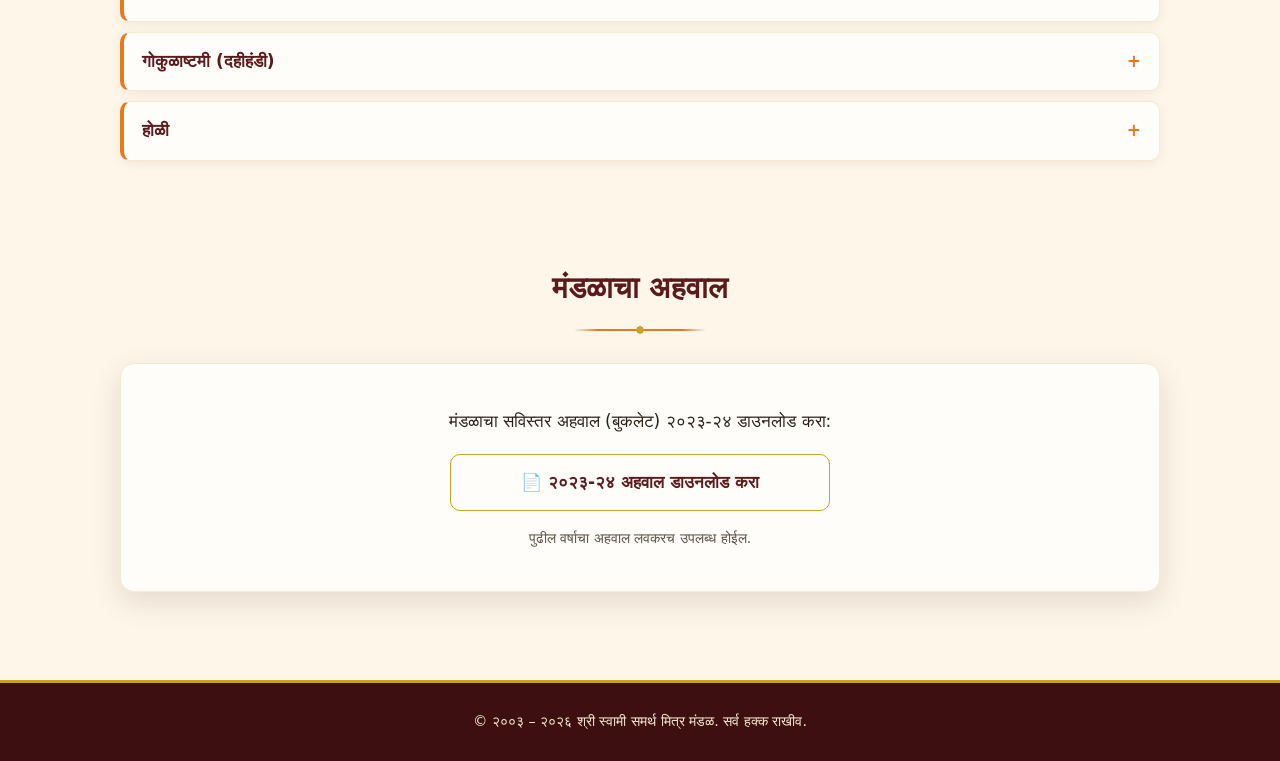
==== commit 9a55dae8: "Rebuild site for Ganesh Utsav 2026; merge Marathi/English pages Drop the custom domain (remove CNAME" ====
--- a/about-marathi.html
+++ b/about-marathi.html
@@ -1,372 +1,14 @@
 <!DOCTYPE html>
 <html lang="mr">
-
 <head>
-  <meta charset="UTF-8" />
-  <meta name="viewport" content="width=device-width, initial-scale=1.0" />
-  <title>आमच्याबद्दल - श्री स्वामी समर्थ मित्र मंडळ</title>
-  <style>
-    body {
-      font-family: 'Segoe UI', Tahoma, Geneva, Verdana, sans-serif;
-      margin: 0;
-      background: #f9f3e9;
-      color: #333;
-      line-height: 1.6;
-    }
-
-    header {
-      background: #ff9933;
-      color: white;
-      padding: 10px;
-      text-align: center;
-    }
-
-    .logo {
-      width: 120px;
-      display: block;
-      margin: 0 auto 10px;
-    }
-
-    nav {
-      background: #cc7a00;
-      padding: 12px;
-      text-align: center;
-    }
-
-    .nav-links {
-      display: flex;
-      justify-content: center;
-      flex-wrap: wrap;
-      gap: 10px;
-    }
-
-    nav a {
-      color: white;
-      padding: 8px 12px;
-      text-decoration: none;
-      font-weight: bold;
-      transition: color 0.3s, transform 0.3s;
-      border-radius: 5px;
-    }
-
-    nav a:hover {
-      color: #ffd699;
-      background-color: rgba(255, 255, 255, 0.1);
-      transform: scale(1.1);
-    }
-
-    .menu-toggle {
-      display: none;
-      font-size: 26px;
-      cursor: pointer;
-      color: white;
-      padding: 8px 12px;
-    }
-
-    section {
-      max-width: 900px;
-      margin: auto;
-      padding: 20px;
-      text-align: justify;
-    }
-
-    h2 {
-      color: #cc7a00;
-      border-bottom: 3px solid #ff9933;
-      padding-bottom: 10px;
-      margin-top: 20px;
-    }
-
-    footer {
-      background: #ff9933;
-      color: white;
-      text-align: center;
-      padding: 15px;
-      margin-top: 20px;
-    }
-
-    .accordion {
-      background-color: #fff;
-      color: #333;
-      cursor: pointer;
-      padding: 15px;
-      width: 100%;
-      text-align: left;
-      border: none;
-      outline: none;
-      transition: background-color 0.3s, transform 0.3s;
-      border-radius: 5px;
-      margin-top: 10px;
-      font-size: 18px;
-      box-shadow: 0 4px 10px rgba(0, 0, 0, 0.1);
-    }
-
-    .accordion:hover {
-      background-color: #ffecd9;
-      transform: scale(1.02);
-    }
-
-    .panel {
-      padding: 0 15px;
-      display: none;
-      background-color: #fff;
-      overflow: hidden;
-      border-radius: 0 0 5px 5px;
-      margin-bottom: 10px;
-    }
-
-    .booklet-link {
-      background: linear-gradient(135deg, #ff99cc, #ffccff);
-      border: 2px solid #ff66cc;
-      padding: 20px;
-      text-align: center;
-      border-radius: 10px;
-      margin-top: 30px;
-      box-shadow: 0 6px 20px rgba(0, 0, 0, 0.2);
-    }
-
-    .booklet-link a {
-      text-decoration: none;
-      color: #cc007a;
-      font-weight: bold;
-      font-size: 20px;
-      transition: color 0.3s;
-    }
-
-    .booklet-link a:hover {
-      color: #ff3399;
-    }
-
-    @media (max-width: 768px) {
-      .nav-links {
-        display: none;
-        flex-direction: column;
-      }
-
-      .nav-links.active {
-        display: flex;
-      }
-
-      .menu-toggle {
-        display: block;
-      }
-    }
-  </style>
+<meta charset="UTF-8">
+<title>about.html</title>
+<!-- The Marathi/English pages are now one file each. This stub keeps old
+     bookmarks and shared links working. -->
+<link rel="canonical" href="about.html">
+<meta name="robots" content="noindex">
+<meta http-equiv="refresh" content="0; url=about.html?lang=mr">
+<script>location.replace('about.html?lang=mr' + location.hash);</script>
 </head>
-
-<body>
-
-  <header>
-    <img src="images/swami_logo-removebg-preview.png" alt="मंडळ लोगो" class="logo">
-    <h1>आमच्याबद्दल</h1>
-  </header>
-
-  <nav>
-    <span class="menu-toggle" onclick="toggleMenu()">☰ मेनू</span>
-    <div class="nav-links" id="navLinks">
-      <a href="index.html">मुख्य पृष्ठ</a>
-      <a href="about-marathi.html">आमच्याबद्दल</a>
-      <a href="gallery-marathi.html">गॅलरी</a>
-      <a href="contact-marathi.html">संपर्क व देणगी</a>
-      <a href="internal-marathi.html">कार्यकर्ता लॉगिन</a>
-      <a href="index-english.html" style="float:right;">EN</a>
-    </div>
-  </nav>
-
-  <section>
-    <h2>आमचा प्रवास</h2>
-    <p>
-      श्री स्वामी समर्थ मित्र मंडळाची स्थापना १३ जून २००३ रोजी स्व. राजेंद्र शंकरराव सुम्ब्रे यांच्या दुरदृष्टीने झाली.
-      या मंडळाचा उद्देश सुम्ब्रे नगर, वाकी खुर्द येथील संपूर्ण समाज एकत्र आणणे, भक्ती, एकता आणि सेवेमुळे जोडणे असा होता.
-      Maha.741/2003/Pune या क्रमांकाने नोंदणी करून त्यांनी एकतेचे आणि सांस्कृतिक मूल्यांचे बीज पेरले. एका लहान समूहातून
-      सुरू झालेले हे मंडळ आज एक मोठे कुटुंब बनले आहे, जे अध्यात्मिक आणि सांस्कृतिक वारसा जपण्यासाठी आणि पसरवण्यासाठी
-      कटिबद्ध आहे.
-    </p>
-
-    <h2 style="text-align:center; margin-top: 40px;">नोंदणीकृत कार्यकारिणी</h2>
-    <p style="text-align:center;">आमच्या अधिकृत नोंदणीकृत कार्यकारिणी सदस्यांची यादी</p>
-
-    <div style="overflow-x:auto;">
-      <table
-        style="width:100%; border-collapse: collapse; margin: 20px auto; max-width: 700px; background-color: #fff; box-shadow: 0 6px 20px rgba(0,0,0,0.1); border-radius: 10px;">
-        <thead style="background: #ff9933; color: white;">
-          <tr style="text-align: center;">
-            <th style="padding: 12px; border-bottom: 2px solid #cc7a00;">पद</th>
-            <th style="padding: 12px; border-bottom: 2px solid #cc7a00;">नाव</th>
-          </tr>
-        </thead>
-        <tbody>
-          <tr style="text-align: center;">
-            <td style="padding: 10px; border-bottom: 1px solid #eee;">संस्थापक</td>
-            <td style="padding: 10px; border-bottom: 1px solid #eee;">कै. राजेंद्र शामराव सुंबरे</td>
-          </tr>
-          <tr style="text-align: center; background-color: #f9f3e9;">
-            <td style="padding: 10px; border-bottom: 1px solid #eee;">अध्यक्ष</td>
-            <td style="padding: 10px; border-bottom: 1px solid #eee;">श्री. राजेंद्र जयराम तोत्रे</td>
-          </tr>
-          <tr style="text-align: center;">
-            <td style="padding: 10px; border-bottom: 1px solid #eee;">उपाध्यक्ष</td>
-            <td style="padding: 10px; border-bottom: 1px solid #eee;">श्री. शामसिंग दत्तुसिंग सिसोदिया</td>
-          </tr>
-          <tr style="text-align: center; background-color: #f9f3e9;">
-            <td style="padding: 10px; border-bottom: 1px solid #eee;">सचिव</td>
-            <td style="padding: 10px; border-bottom: 1px solid #eee;">श्री. प्रकाश बुधाजी गुरव</td>
-          </tr>
-          <tr style="text-align: center;">
-            <td style="padding: 10px; border-bottom: 1px solid #eee;">खजिनदार</td>
-            <td style="padding: 10px; border-bottom: 1px solid #eee;">श्री. संजय दामोदर सुंबरे</td>
-          </tr>
-          <tr style="text-align: center; background-color: #f9f3e9;">
-            <td style="padding: 10px; border-bottom: 1px solid #eee;">सहसचिव</td>
-            <td style="padding: 10px; border-bottom: 1px solid #eee;">श्री. दत्तोबा बाबुराव भानवसे</td>
-          </tr>
-          <tr style="text-align: center;">
-            <td style="padding: 10px; border-bottom: 1px solid #eee;">सदस्य</td>
-            <td style="padding: 10px; border-bottom: 1px solid #eee;">श्री. दिनेश ओंकारनाथ शर्मा</td>
-          </tr>
-          <tr style="text-align: center; background-color: #f9f3e9;">
-            <td style="padding: 10px; border-bottom: 1px solid #eee;">सदस्य</td>
-            <td style="padding: 10px; border-bottom: 1px solid #eee;">श्री. चितानंद मडपती</td>
-          </tr>
-          <tr style="text-align: center;">
-            <td style="padding: 10px;">सदस्य</td>
-            <td style="padding: 10px;">श्री. अरुण आनंदराव ठाकरे</td>
-          </tr>
-        </tbody>
-      </table>
-    </div>
-
-    <h2>आमचा उद्देश</h2>
-    <p>
-      गणेशोत्सव मोठ्या उत्साहाने आणि भक्तिभावाने साजरा करणे हा आमच्या मंडळाचा मुख्य उद्देश आहे. याशिवाय वर्षभर अनेक
-      समाजसेवा आणि सामाजिक उपक्रमात आम्ही सक्रिय सहभाग घेतो. गणेशोत्सवाबरोबरच नवरात्र उत्सव, शिवजयंती, दहीहंडी हे
-      सणही आमच्या मंडळात मोठ्या उत्साहाने साजरे केले जातात. छत्रपती शिवाजी महाराजांनी आपली भूमी भगव्या रंगात फुलावी,
-      हिंदू धर्माची आणि संस्कृतीची मूल्ये पुढील पिढीपर्यंत पोहोचावी असे स्वप्न पाहिले होते, आणि हीच मूल्ये युवकांमध्ये
-      रुजवण्याचा आमचा प्रयत्न आहे.
-    </p>
-
-    <h2>आमचे कार्यकर्ते</h2>
-    <p>
-      आमचे कार्यकर्ते म्हणजेच मंडळाचा खरा आधारस्तंभ. त्यांच्या अथक परिश्रमाशिवाय मंडळाची ओळखच शक्य नव्हती. आनंदाच्या
-      किंवा दुःखाच्या काळातही, हे कार्यकर्ते एकत्र उभे राहतात आणि एक कुटुंबासारखे काम करतात. प्रत्येक कार्यक्रमाची
-      आखणी, सजावट, धार्मिक विधी आणि सांस्कृतिक उपक्रमांमध्ये ते जिवापाड मेहनत घेतात. त्यांची सेवाभावना आणि निस्वार्थ
-      समर्पण हे मंडळाच्या परंपरेला अधिक मजबूत करण्याचे कार्य करते.
-    </p>
-
-    <h2>आम्ही साजरे करत असलेले सण</h2>
-
-    <button class="accordion">गणेशोत्सव</button>
-    <div class="panel">
-      <p>गणेशोत्सव हा आमच्या मंडळाचा आत्मा आहे. सुंदर मूर्ती, मनोहारी सजावट, भावपूर्ण आरती आणि सांस्कृतिक कार्यक्रम
-        यामुळे संपूर्ण समाज एकत्र येतो आणि बाप्पांना आनंदाने व भक्तिभावाने वंदन करतो.</p>
-    </div>
-
-    <button class="accordion">नवरात्र उत्सव</button>
-    <div class="panel">
-      <p>नवरात्रमध्ये देवीच्या शक्तीची पूजा केली जाते. गरबा नाईट्स, रोजच्या पूजा व सांस्कृतिक कार्यक्रमांमुळे संपूर्ण
-        समाज नृत्य, संगीत व भक्तिमय वातावरणात सहभागी होतो.</p>
-    </div>
-
-    <button class="accordion">शिवजयंती</button>
-    <div class="panel">
-      <p>शिवजयंती निमित्ताने छत्रपती शिवाजी महाराजांचा पराक्रम, त्यांची दूरदृष्टी आणि भक्ती यांची आठवण करून दिली जाते.
-        प्रेरणादायी भाषणे, सांस्कृतिक कार्यक्रम आणि समाजहिताच्या उपक्रमांनी हा सण साजरा केला जातो.</p>
-    </div>
-
-    <button class="accordion">गोकुळाष्टमी (दहीहंडी)</button>
-    <div class="panel">
-      <p>गोकुळाष्टमी, अर्थात दहीहंडी, श्रीकृष्णाच्या बाललीलांचा उत्सव आहे. मानवी मनोऱ्याच्या स्पर्धा, आनंदी वातावरण
-        आणि टीमवर्कमुळे उत्सव रंगतो.</p>
-    </div>
-
-    <button class="accordion">होळी</button>
-    <div class="panel">
-      <p>होळी हा रंगांचा सण आहे. प्रेम, एकता आणि चांगल्याचा विजय याचे प्रतीक म्हणून साजरा केला जातो. सर्व सदस्य
-        एकत्र येऊन रंग खेळतात, गोड पदार्थ शेअर करतात व एकमेकांशी प्रेमाचे बंध मजबूत करतात.</p>
-    </div>
-
-    <div class="booklet-link">
-      <p>मंडळाचा सविस्तर अहवाल (बुकलेट) २०२३-२४ डाउनलोड करा :</p>
-      <a href="documents/Ahval-23-24.pdf" download>📄 २०२३-२४ अहवाल डाउनलोड करा</a>
-    </div>
-
-    <div class="booklet-link">
-      <p>२०२४ - २५ अहवाल १५ ऑगस्ट २०२५ रोजी अपलोड केला जाईल</p>
-    </div>
-
-    <h2 style="text-align:center; margin-top: 40px;">२०२५ – २०२६ कार्यकारी समिती</h2>
-    <p style="text-align:center;">हे २०२५ – २०२६ या वर्षासाठी निवडलेले कार्यकारी मंडळ आहे</p>
-
-    <div style="overflow-x:auto;">
-      <table
-        style="width:100%; border-collapse: collapse; margin: 20px auto; max-width: 700px; background-color: #fff; box-shadow: 0 6px 20px rgba(0,0,0,0.1); border-radius: 10px;">
-        <thead style="background: #ff9933; color: white;">
-          <tr style="text-align: center;">
-            <th style="padding: 12px;">पद</th>
-            <th style="padding: 12px;">नाव</th>
-            <th style="padding: 12px;">संपर्क</th>
-          </tr>
-        </thead>
-        <tbody>
-          <tr style="text-align: center;">
-            <td style="padding: 10px;">अध्यक्ष</td>
-            <td style="padding: 10px;">ऋतिक वहिले</td>
-            <td style="padding: 10px;">9011457779</td>
-          </tr>
-          <tr style="text-align: center; background-color: #f9f3e9;">
-            <td style="padding: 10px;">उपाध्यक्ष</td>
-            <td style="padding: 10px;">शुभम सुंबरे</td>
-            <td style="padding: 10px;">7558555771</td>
-          </tr>
-          <tr style="text-align: center;">
-            <td style="padding: 10px;">खजिनदार</td>
-            <td style="padding: 10px;">यज्ञेश सुंबरे</td>
-            <td style="padding: 10px;">7040191010</td>
-          </tr>
-          <tr style="text-align: center; background-color: #f9f3e9;">
-            <td style="padding: 10px;">सह-खजिनदार</td>
-            <td style="padding: 10px;">गौरव शेटे</td>
-            <td style="padding: 10px;">7397874647</td>
-          </tr>
-          <tr style="text-align: center;">
-            <td style="padding: 10px;">सचिव</td>
-            <td style="padding: 10px;">सुमित शिंदे</td>
-            <td style="padding: 10px;">7385950508</td>
-          </tr>
-          <tr style="text-align: center; background-color: #f9f3e9;">
-            <td style="padding: 10px;">कार्याध्यक्ष</td>
-            <td style="padding: 10px;">विकी केळकर</td>
-            <td style="padding: 10px;">9922674322</td>
-          </tr>
-        </tbody>
-      </table>
-    </div>
-
-  </section>
-
-  <footer>
-    &copy; २००३ - २०२५ श्री स्वामी समर्थ मित्र मंडळ. सर्व हक्क राखीव.
-  </footer>
-
-  <script>
-    function toggleMenu() {
-      document.getElementById('navLinks').classList.toggle('active');
-    }
-
-    const accordions = document.getElementsByClassName("accordion");
-    for (let i = 0; i < accordions.length; i++) {
-      accordions[i].addEventListener("click", function () {
-        this.classList.toggle("active");
-        let panel = this.nextElementSibling;
-        if (panel.style.display === "block") {
-          panel.style.display = "none";
-        } else {
-          panel.style.display = "block";
-        }
-      });
-    }
-  </script>
-
-</body>
-
-</html>+<body><p>Redirecting to <a href="about.html?lang=mr">about.html</a>…</p></body>
+</html>
